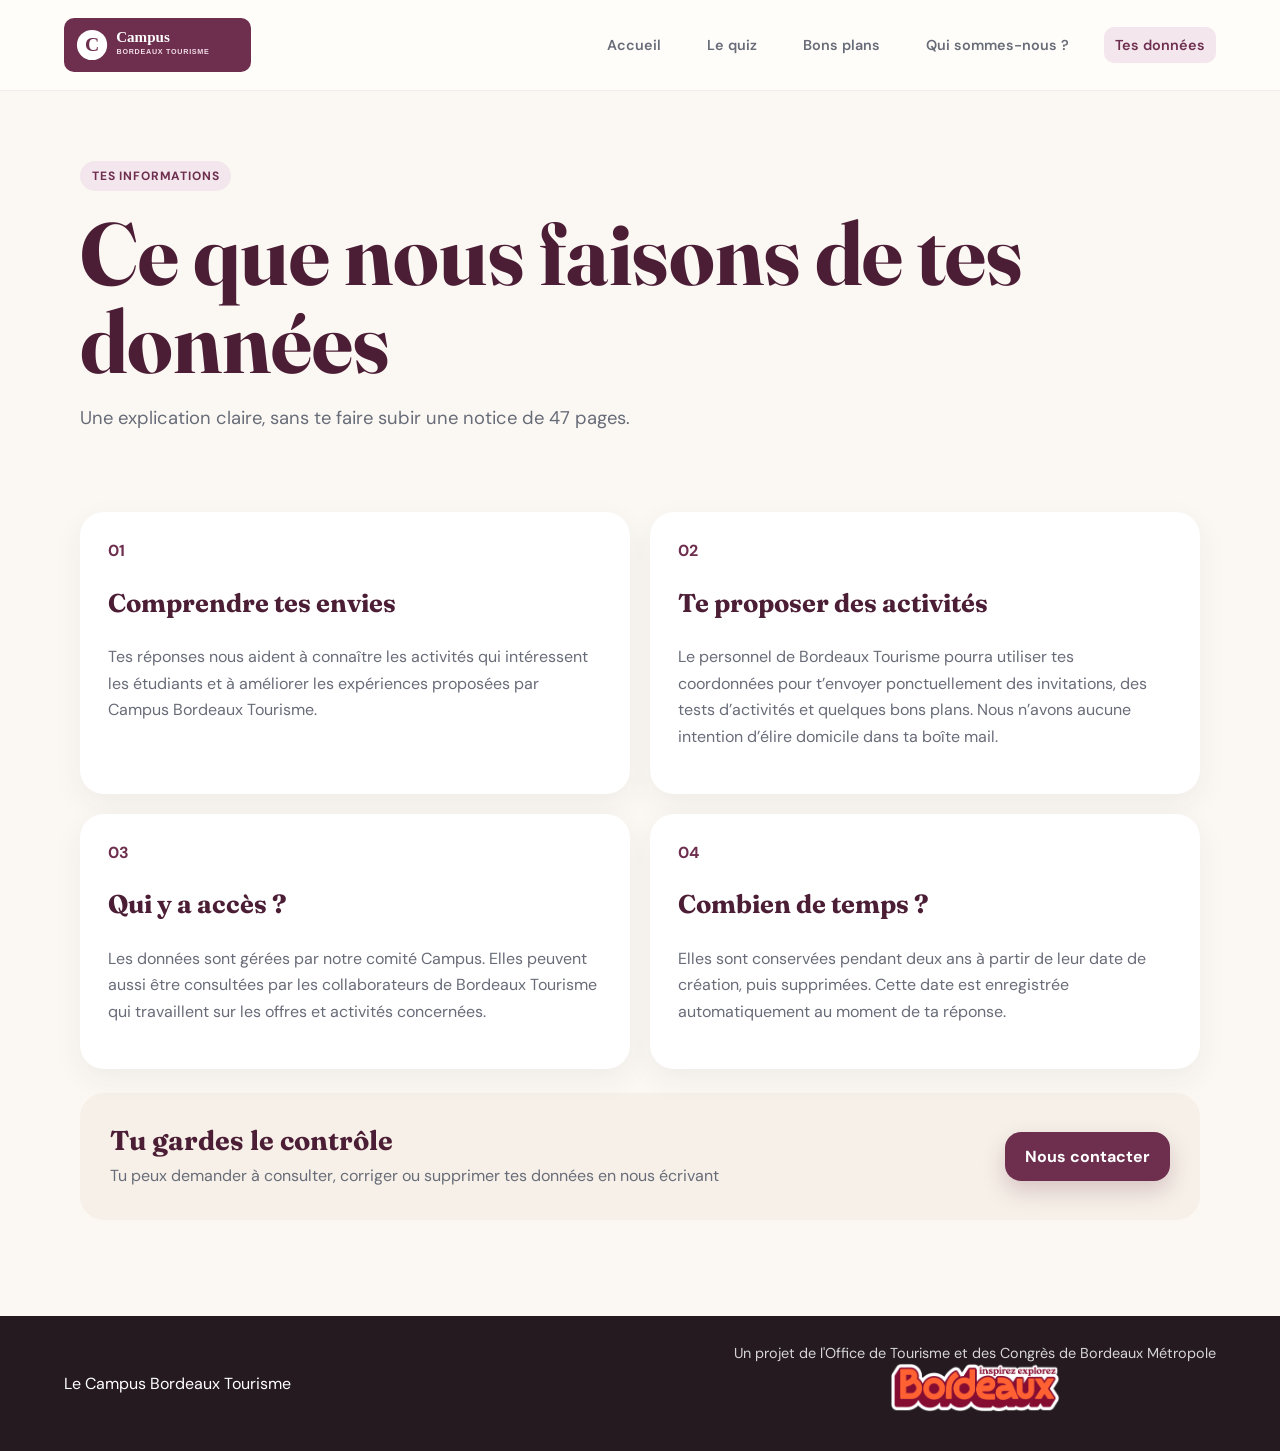
==== donnees.html @ 4c9909f7 "Add v1" ====
<!DOCTYPE html>
<html lang="fr">
<head>
  <meta charset="UTF-8">
  <meta name="viewport" content="width=device-width, initial-scale=1.0">
  <title>Tes données – Campus Bordeaux Tourisme</title>
  <meta name="description" content="Comprends comment Campus Bordeaux Tourisme utilise et protège tes données.">
  <link rel="preconnect" href="https://fonts.googleapis.com">
  <link rel="preconnect" href="https://fonts.gstatic.com" crossorigin>
  <link href="https://fonts.googleapis.com/css2?family=DM+Sans:wght@400;500;600;700&family=Fraunces:opsz,wght@9..144,700&display=swap" rel="stylesheet">
  <link rel="stylesheet" href="style.css">
</head>
<body data-page="data">
  <div data-site-header></div>

  <main class="page-main">
    <section class="page-intro">
      <div class="eyebrow">Tes informations</div>
      <h1>Ce que nous faisons de tes données</h1>
      <p>Une explication claire, sans te faire subir une notice de 47 pages.</p>
    </section>
<section class="section privacy-section" id="donnees">
      <div class="section-heading">
        <div>
          <div class="eyebrow">Tes informations</div>
          <h2>À quoi servent tes données ?</h2>
        </div>
        <p>La version claire, sans te faire subir une notice de 47 pages.</p>
      </div>

      <div class="privacy-grid">
        <article>
          <span>01</span>
          <h3>Comprendre tes envies</h3>
          <p>
            Tes réponses nous aident à connaître les activités qui intéressent les étudiants
            et à améliorer les expériences proposées par Campus Bordeaux Tourisme.
          </p>
        </article>
        <article>
          <span>02</span>
          <h3>Te proposer des activités</h3>
          <p>
            Le personnel de Bordeaux Tourisme pourra utiliser tes coordonnées pour t’envoyer
            ponctuellement des invitations, des tests d’activités et quelques bons plans.
            Nous n’avons aucune intention d’élire domicile dans ta boîte mail.
          </p>
        </article>
        <article>
          <span>03</span>
          <h3>Qui y a accès ?</h3>
          <p>
            Les données sont gérées par notre comité Campus. Elles peuvent aussi être consultées
            par les collaborateurs de Bordeaux Tourisme qui travaillent sur les offres et activités concernées.
          </p>
        </article>
        <article>
          <span>04</span>
          <h3>Combien de temps ?</h3>
          <p>
            Elles sont conservées pendant deux ans à partir de leur date de création,
            puis supprimées. Cette date est enregistrée automatiquement au moment de ta réponse.
          </p>
        </article>
      </div>

      <div class="rights-box">
        <div>
          <h3>Tu gardes le contrôle</h3>
          <p>
            Tu peux demander à consulter, corriger ou supprimer tes données en nous écrivant
          </p>
        </div>
        <a class="primary compact" href="mailto:r.zebina@bordeaux-tourisme.com" data-contact-email>Nous contacter</a>
      </div>
    </section>
  </main>
  <div data-site-footer></div>

  <script src="components.js"></script>
</body>
</html>
---- style.css ----
*{box-sizing:border-box}:root{--ink:#20212b;--muted:#686c78;--paper:#fffdf9;--accent:#6e2f4f;--accent-dark:#4c1e36;--accent-soft:#f3e6ed;--cream:#f6f0e8;--yellow:#f0c95f;--green:#dfe9d6;--white:#fff;--shadow:0 18px 60px rgba(52,31,44,.13)}html{scroll-behavior:smooth}body{margin:0;min-height:100vh;font-family:"DM Sans",sans-serif;color:var(--ink);background:#fbf8f3}a{color:inherit}.site-header{position:sticky;top:0;z-index:50;display:flex;justify-content:space-between;align-items:center;gap:30px;padding:18px clamp(20px,5vw,72px);background:rgba(255,253,249,.93);backdrop-filter:blur(14px);border-bottom:1px solid rgba(110,47,79,.08)}.brand{font-family:"Fraunces",serif;font-size:1.2rem;text-decoration:none;color:var(--accent-dark)}.brand span{font-family:"DM Sans",sans-serif;font-size:.78rem;font-weight:700;text-transform:uppercase;letter-spacing:.04em}.site-header nav{display:flex;gap:24px;flex-wrap:wrap}.site-header nav a{text-decoration:none;color:var(--muted);font-size:.9rem;font-weight:600}.site-header nav a:hover{color:var(--accent)}main{overflow:hidden}.home-hero,.about-hero{width:min(1180px,calc(100% - 40px));margin:44px auto 26px;display:grid;grid-template-columns:1.2fr .8fr;gap:54px;align-items:center}.home-hero{min-height:570px}.hero-copy h1,.about-hero h1{font-family:"Fraunces",serif;color:var(--accent-dark);font-size:clamp(3rem,7vw,6rem);line-height:.98;margin:24px 0}.hero-copy p,.about-hero p{font-size:1.18rem;line-height:1.7;color:var(--muted);max-width:680px}.hero-actions{display:flex;gap:12px;flex-wrap:wrap;margin-top:32px}.hero-visual,.group-placeholder{min-height:430px;border-radius:34px;background:linear-gradient(145deg,#efdce6,#f5cf6a);display:flex;flex-direction:column;align-items:center;justify-content:center;text-align:center;box-shadow:var(--shadow);transform:rotate(2deg)}.hero-visual span,.group-placeholder span{font-size:5rem}.hero-visual strong,.group-placeholder strong{font-family:"Fraunces",serif;font-size:2rem;color:var(--accent-dark);margin-top:18px}.hero-visual small,.group-placeholder small{margin-top:8px;color:var(--muted)}.intro-band{background:var(--accent);color:white;padding:34px 20px;text-align:center}.intro-band p{max-width:880px;margin:0 auto;font-family:"Fraunces",serif;font-size:clamp(1.4rem,3vw,2.25rem);line-height:1.35}.section{width:min(1120px,calc(100% - 40px));margin:0 auto;padding:96px 0}.section-heading{display:flex;justify-content:space-between;align-items:end;gap:40px;margin-bottom:42px}.section-heading h2,.prose h2{font-family:"Fraunces",serif;color:var(--accent-dark);font-size:clamp(2.3rem,5vw,4rem);margin:16px 0 0;line-height:1}.section-heading>p{max-width:440px;color:var(--muted);line-height:1.65;margin:0}.eyebrow{display:inline-block;padding:7px 12px;border-radius:999px;background:var(--accent-soft);color:var(--accent);font-size:.75rem;font-weight:700;letter-spacing:.07em;text-transform:uppercase}.eyebrow.light{background:rgba(255,255,255,.15);color:white}.quiz-shell{max-width:760px;margin:auto}.quiz-card{background:rgba(255,253,248,.98);border:1px solid rgba(110,47,79,.1);border-radius:28px;box-shadow:var(--shadow);padding:clamp(28px,6vw,50px);text-align:center}.hidden{display:none!important}.hero-emoji,.result-icon{font-size:4rem;line-height:1;margin:12px 0 20px}.quiz-card h2{font-family:"Fraunces",serif;color:var(--accent-dark);font-size:clamp(2.2rem,6vw,3.6rem);margin:0;line-height:1.06}.lead,.result-tagline,.form-intro{font-size:1.08rem;line-height:1.6;color:var(--muted);max-width:540px;margin:22px auto 30px}.primary,.secondary,.whatsapp-button{border-radius:16px;padding:16px 20px;font:inherit;font-weight:700;cursor:pointer;transition:.18s;text-decoration:none;text-align:center}.primary{display:inline-flex;align-items:center;justify-content:center;border:0;background:var(--accent);color:white;box-shadow:0 10px 22px rgba(110,47,79,.22)}.primary:hover{background:var(--accent-dark);transform:translateY(-2px)}.primary:not(.compact),.secondary:not(.compact){width:100%}.compact{width:auto;padding:14px 20px}.secondary{display:inline-flex;justify-content:center;border:1px solid rgba(110,47,79,.25);background:transparent;color:var(--accent)}.secondary:hover{background:var(--accent-soft)}.microcopy{color:var(--muted);font-size:.82rem;margin:16px 0 0}.topbar{display:flex;justify-content:space-between;align-items:center;color:var(--muted);font-size:.88rem;margin-bottom:12px}.link-button{border:0;background:transparent;color:var(--accent);cursor:pointer}.progress{height:8px;background:#ece6df;border-radius:999px;overflow:hidden;margin-bottom:34px}.progress-fill{height:100%;width:0;background:var(--accent);transition:width .25s}.question-title{font-family:"Fraunces",serif;color:var(--accent-dark);font-size:clamp(1.8rem,5vw,2.65rem);line-height:1.15;margin:0 0 28px}.answers{display:grid;gap:12px}.answer{border:1px solid rgba(110,47,79,.13);border-radius:18px;padding:17px 18px;background:white;color:var(--ink);text-align:left;cursor:pointer;font-size:1rem;display:flex;align-items:center;gap:14px;transition:.16s}.answer:hover{transform:translateY(-2px);border-color:var(--accent);background:var(--accent-soft)}.answer-emoji{width:42px;height:42px;border-radius:13px;display:grid;place-items:center;background:var(--cream);flex:0 0 auto;font-size:1.35rem}form{text-align:left}.form-grid{display:grid;gap:16px}.two-columns{grid-template-columns:1fr 1fr}label{display:block;margin-bottom:20px}label>span:first-child{display:block;font-weight:700;margin-bottom:8px;color:var(--accent-dark)}input{width:100%;border:1px solid #d8ced4;border-radius:14px;padding:14px 15px;background:white;font:inherit;color:var(--ink);outline:none}input:focus{border-color:var(--accent);box-shadow:0 0 0 4px rgba(110,47,79,.1)}small{display:block;color:var(--muted);line-height:1.45;margin-top:7px}.funny-note{padding:10px 12px;background:var(--cream);border-radius:12px}.combobox{position:relative}.options{position:absolute;z-index:20;left:0;right:0;top:calc(100% + 6px);max-height:260px;overflow:auto;border:1px solid #d8ced4;border-radius:14px;background:white;box-shadow:0 14px 30px rgba(40,24,34,.14);padding:6px}.option{display:block;width:100%;border:0;background:white;padding:11px 12px;border-radius:10px;text-align:left;font:inherit;cursor:pointer}.option:hover{background:var(--accent-soft)}.consent{display:flex;align-items:flex-start;gap:10px;padding:14px;border-radius:14px;background:var(--cream)}.consent input{width:auto;margin-top:4px}.consent span{font-weight:400!important;margin:0!important;font-size:.9rem;line-height:1.45}.recommendations{margin:28px 0;padding:22px;border-radius:20px;background:var(--cream);text-align:left}.recommendations h3{margin:0 0 12px;color:var(--accent-dark)}.recommendations ul{margin:0;padding-left:20px;line-height:1.7}.team-preview{display:grid;grid-template-columns:auto 1fr;gap:22px;align-items:center;text-align:left;padding:22px;margin:26px 0;border-radius:20px;background:var(--accent-soft)}.mini-faces{display:flex}.mini-faces span{width:42px;height:42px;border-radius:50%;display:grid;place-items:center;background:white;border:2px solid var(--accent-soft);margin-left:-8px;color:var(--accent);font-weight:700}.mini-faces span:first-child{margin-left:0}.team-preview p{color:var(--muted);margin:5px 0}.team-preview a{color:var(--accent);font-weight:700}.whatsapp-button{display:inline-flex;align-items:center;justify-content:center;background:#25d366;color:#102719;border:0}.whatsapp-button:hover{transform:translateY(-2px);filter:brightness(.96)}.result-card>.whatsapp-button{width:100%;margin-top:4px}.plans-section{padding-top:84px}.plan-grid{display:grid;grid-template-columns:repeat(2,1fr);gap:20px}.plan-card{display:grid;grid-template-columns:120px 1fr;gap:22px;padding:20px;border:1px solid rgba(110,47,79,.1);border-radius:24px;background:white;text-decoration:none;box-shadow:0 10px 30px rgba(52,31,44,.06);transition:.18s}.plan-card:hover{transform:translateY(-4px);box-shadow:var(--shadow)}.plan-card.featured{grid-column:span 2}.site-preview{min-height:120px;border-radius:18px;display:grid;place-items:center;font-family:"Fraunces",serif;font-size:2rem;color:white}.preview-uadb{background:#f0a164}.preview-tourisme{background:#6e2f4f}.preview-ville{background:#323b64}.preview-pessac{background:#5e8b70}.preview-metropole{background:#d78b55}.card-label{font-size:.75rem;text-transform:uppercase;letter-spacing:.06em;color:var(--accent);font-weight:700}.plan-card h3{font-family:"Fraunces",serif;font-size:1.65rem;color:var(--accent-dark);margin:6px 0}.plan-card p{color:var(--muted);line-height:1.55;margin:0}.whatsapp-banner{width:min(1120px,calc(100% - 40px));margin:20px auto 96px;padding:44px;border-radius:32px;background:var(--accent);color:white;display:flex;justify-content:space-between;align-items:center;gap:30px}.whatsapp-banner h2{font-family:"Fraunces",serif;font-size:clamp(2rem,4vw,3.3rem);margin:15px 0 8px}.whatsapp-banner p{margin:0;color:rgba(255,255,255,.78)}.large{padding:18px 24px;white-space:nowrap}.site-footer{padding:28px clamp(20px,5vw,72px);display:flex;justify-content:space-between;gap:20px;background:#241a20;color:white}.site-footer div{display:flex;gap:20px}.site-footer a{color:rgba(255,255,255,.8)}.about-hero{padding-top:40px}.about-hero h1{font-size:clamp(3rem,7vw,5.5rem)}.group-placeholder{min-height:360px}.prose-section{padding-top:60px}.prose{max-width:780px}.prose p{font-size:1.13rem;line-height:1.75;color:var(--muted)}.team-grid{display:grid;grid-template-columns:repeat(5,1fr);gap:16px;margin-top:50px}.member-card{background:white;border-radius:22px;padding:16px;text-align:center;box-shadow:0 10px 30px rgba(52,31,44,.06)}.portrait-placeholder{aspect-ratio:1;border-radius:17px;background:linear-gradient(145deg,#eee5e9,#e6d1dc);display:grid;place-items:center;color:var(--muted)}.member-card h3{font-family:"Fraunces",serif;color:var(--accent-dark);font-size:1.4rem;margin:15px 0 4px}.member-card p{color:var(--muted);font-size:.88rem;margin:0}.privacy-section{padding-top:70px}.privacy-grid{display:grid;grid-template-columns:repeat(2,1fr);gap:20px}.privacy-grid article{background:white;border-radius:24px;padding:28px;box-shadow:0 10px 30px rgba(52,31,44,.06)}.privacy-grid article>span{color:var(--accent);font-weight:700}.privacy-grid h3{font-family:"Fraunces",serif;color:var(--accent-dark);font-size:1.6rem}.privacy-grid p{color:var(--muted);line-height:1.65}.rights-box{display:flex;justify-content:space-between;align-items:center;gap:30px;margin-top:24px;padding:30px;border-radius:24px;background:var(--cream)}.rights-box h3{font-family:"Fraunces",serif;color:var(--accent-dark);font-size:1.7rem;margin:0 0 8px}.rights-box p{margin:4px 0;color:var(--muted)}.small-note{font-size:.84rem}@media(max-width:820px){.site-header{align-items:flex-start}.site-header nav{display:none}.home-hero,.about-hero{grid-template-columns:1fr}.home-hero{min-height:auto}.hero-visual,.group-placeholder{min-height:300px}.section-heading{display:block}.section-heading>p{margin-top:20px}.plan-grid{grid-template-columns:1fr}.plan-card.featured{grid-column:auto}.team-grid{grid-template-columns:repeat(2,1fr)}.whatsapp-banner{display:block}.whatsapp-banner .whatsapp-button{margin-top:24px;width:100%}.privacy-grid{grid-template-columns:1fr}}@media(max-width:560px){.home-hero,.about-hero,.section,.whatsapp-banner{width:min(100% - 22px,1120px)}.home-hero{margin-top:26px}.hero-copy h1{font-size:3.15rem}.quiz-card{padding:28px 20px;border-radius:22px}.two-columns{grid-template-columns:1fr}.plan-card{grid-template-columns:86px 1fr;padding:15px}.site-preview{min-height:100px}.team-preview{grid-template-columns:1fr}.mini-faces{justify-content:center}.team-grid{grid-template-columns:1fr 1fr}.rights-box{display:block}.rights-box .primary{margin-top:20px;width:100%}.site-footer{display:block}.site-footer div{margin-top:12px;flex-wrap:wrap}}
.campus-logo-placeholder{
width:260px;height:260px;border:3px dashed rgba(255,255,255,.8);
border-radius:32px;display:flex;flex-direction:column;align-items:center;justify-content:center;
background:rgba(255,255,255,.15);backdrop-filter:blur(4px)
}
.campus-logo-placeholder span{font-size:2rem;font-weight:800;color:#fff;letter-spacing:.08em}
.campus-logo-placeholder small{margin-top:10px;color:#fff;text-align:center;padding:0 20px}
.bt-logo-wrap{text-align:center;margin-top:26px}
.bt-logo{max-width:240px;width:70%;height:auto;display:inline-block}

/* Navigation unifiée : uniquement des liens vers des pages */
.site-header .brand{display:flex;align-items:center;gap:10px}
.brand-mark{width:38px;height:38px;border-radius:12px;background:var(--accent);color:#fff;display:grid;place-items:center;font-family:"Fraunces",serif;font-size:1.35rem}
.brand strong{display:block;font-family:"Fraunces",serif;font-size:1.05rem;line-height:1}
.brand span{display:block;margin-top:3px;font-size:.64rem;letter-spacing:.08em}
.site-header nav a{padding:9px 11px;border-radius:10px}
.site-header nav a.active{background:var(--accent-soft);color:var(--accent)}
.menu-toggle{display:none;border:0;background:var(--accent-soft);color:var(--accent);border-radius:10px;padding:8px 11px;font-size:1.2rem}
.page-main{min-height:calc(100vh - 150px)}
.compact-hero{min-height:auto;padding:30px 0 50px}
.home-cards{width:min(1120px,calc(100% - 40px));margin:0 auto 70px;display:grid;grid-template-columns:repeat(3,1fr);gap:20px}
.home-card{background:white;border:1px solid rgba(110,47,79,.1);border-radius:24px;padding:28px;text-decoration:none;box-shadow:0 10px 30px rgba(52,31,44,.06);transition:.18s}
.home-card:hover{transform:translateY(-4px);box-shadow:var(--shadow)}
.home-card-icon{font-size:2rem}
.home-card h2{font-family:"Fraunces",serif;color:var(--accent-dark);font-size:1.7rem;margin:18px 0 8px}
.home-card p{color:var(--muted);line-height:1.55}
.home-card strong{color:var(--accent)}
.page-intro{width:min(1120px,calc(100% - 40px));margin:0 auto;padding:70px 0 25px}
.page-intro h1{font-family:"Fraunces",serif;color:var(--accent-dark);font-size:clamp(3rem,7vw,5.5rem);line-height:1;margin:18px 0}
.page-intro p{max-width:700px;font-size:1.15rem;color:var(--muted);line-height:1.65}
.centered-intro{text-align:center}
.centered-intro p{margin-left:auto;margin-right:auto}
.quiz-page-section{width:min(760px,calc(100% - 24px));margin:0 auto;padding:20px 0 80px}
.quiz-page-section .quiz-shell{margin:0}
.compact-banner{margin-top:30px}
.plans-section{padding-top:35px}
.plans-section .section-heading{display:none}
.privacy-section{padding-top:35px}
.privacy-section>.section-heading{display:none}
.about-hero{padding-top:30px}
@media(max-width:900px){
  .home-cards{grid-template-columns:1fr}
}
@media(max-width:820px){
  .site-header{align-items:center}
  .menu-toggle{display:block}
  .site-header nav{display:none;position:absolute;top:74px;left:12px;right:12px;padding:12px;background:var(--paper);border:1px solid rgba(110,47,79,.1);border-radius:16px;box-shadow:var(--shadow);flex-direction:column}
  .site-header nav.open{display:flex}
  .site-header nav a{display:block}
}


.cont-screenshot-bons-plans{
  aspect-ratio:16 / 9;
  min-height:250px;
  padding:0;
  overflow:hidden;
}
.cont-screenshot-bons-plans img{
  display:block;
  width:100%;
  height:100%;
  object-fit:cover;
}


/* v3 — header, hero et footer simplifiés */
.site-header{
  min-height:76px;
}
.site-header .brand{
  display:block;
  flex:0 0 auto;
}
.header-campus-logo{
  display:block;
  width:220px;
  max-height:54px;
  object-fit:contain;
  object-position:left center;
}
.brand-mark,
.site-header .brand > div{
  display:none!important;
}
.compact-hero{
  min-height:calc(100vh - 160px);
  padding:36px 0 48px;
  align-items:center;
}
.compact-hero .hero-copy h1{
  font-size:clamp(2.05rem,4.2vw,4rem);
  line-height:1.02;
  max-width:700px;
  margin:18px 0 18px;
}
.compact-hero .hero-copy p{
  font-size:clamp(1rem,1.45vw,1.15rem);
  line-height:1.6;
  max-width:650px;
}
.hero-image-wrap{
  width:100%;
}
.hero-image{
  display:block;
  width:100%;
  max-height:520px;
  aspect-ratio:4/3;
  object-fit:cover;
  border-radius:30px;
  box-shadow:var(--shadow);
}
.hero-actions{
  display:none!important;
}
.bt-logo-wrap{
  display:none!important;
}
.site-footer{
  padding:28px clamp(20px,5vw,72px);
}
.footer-inner{
  width:100%;
  display:flex;
  justify-content:space-between;
  align-items:center;
  gap:30px;
}
.footer-project{
  text-align:center;
}
.footer-project > span{
  display:block;
  margin-bottom:10px;
  color:rgba(255,255,255,.82);
  font-size:.9rem;
}
.footer-bt-logo{
  display:block;
  width:170px;
  max-width:100%;
  height:auto;
  margin:0 auto;
}
@media(max-width:820px){
  .header-campus-logo{width:175px}
  .compact-hero{
    min-height:auto;
    padding-top:24px;
  }
  .compact-hero .hero-copy h1{
    font-size:clamp(2rem,9vw,3rem);
  }
  .footer-inner{
    flex-direction:column;
    text-align:center;
  }
}
@media(max-width:560px){
  .header-campus-logo{width:150px}
  .hero-image{
    border-radius:22px;
  }
}
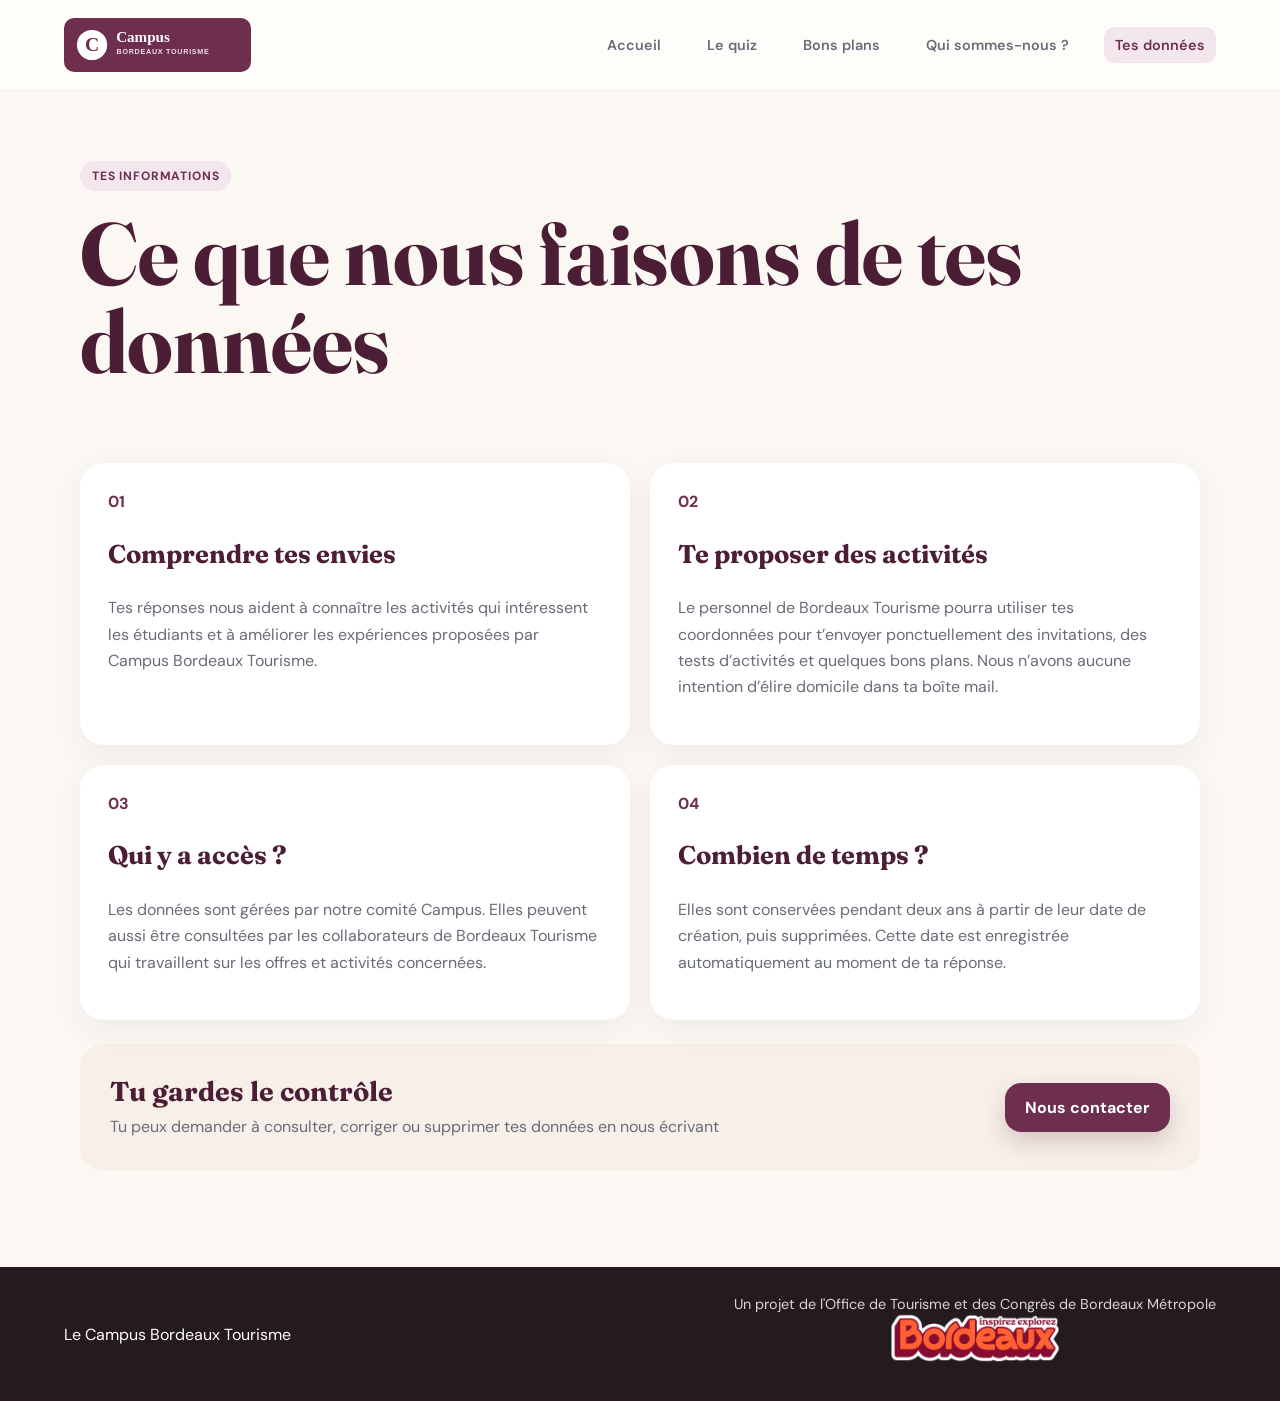
==== commit bacdacbf: "modifs capitales mvp" ====
--- a/donnees.html
+++ b/donnees.html
@@ -17,7 +17,6 @@
     <section class="page-intro">
       <div class="eyebrow">Tes informations</div>
       <h1>Ce que nous faisons de tes données</h1>
-      <p>Une explication claire, sans te faire subir une notice de 47 pages.</p>
     </section>
 <section class="section privacy-section" id="donnees">
       <div class="section-heading">
@@ -71,7 +70,7 @@
             Tu peux demander à consulter, corriger ou supprimer tes données en nous écrivant
           </p>
         </div>
-        <a class="primary compact" href="mailto:r.zebina@bordeaux-tourisme.com" data-contact-email>Nous contacter</a>
+        <a class="primary compact" href="mailto:communication@bordeaux-tourisme.com" data-contact-email>Nous contacter</a>
       </div>
     </section>
   </main>
--- a/style.css
+++ b/style.css
@@ -64,6 +64,41 @@
   object-fit:cover;
 }
 
+.member-card .portrait-image{
+  border-radius:20px 20px 0 0 !important;
+}
+
+.portrait-image{
+  width:100%;
+  aspect-ratio:1 / 1;
+  object-fit:cover;
+  object-position:center;
+  display:block;
+
+  border-radius:20px 20px 0 0;
+  overflow:hidden;
+}
+
+.mini-faces{
+  display:flex;
+  align-items:center;
+}
+
+.mini-faces img{
+  width:52px;
+  height:52px;
+  border-radius:50%;
+  object-fit:cover;
+  object-position:center;
+  border:3px solid #fff;
+  margin-left:-12px;
+  box-shadow:0 4px 12px rgba(0,0,0,.08);
+}
+
+.mini-faces img:first-child{
+  margin-left:0;
+}
+
 
 /* v3 — header, hero et footer simplifiés */
 .site-header{
